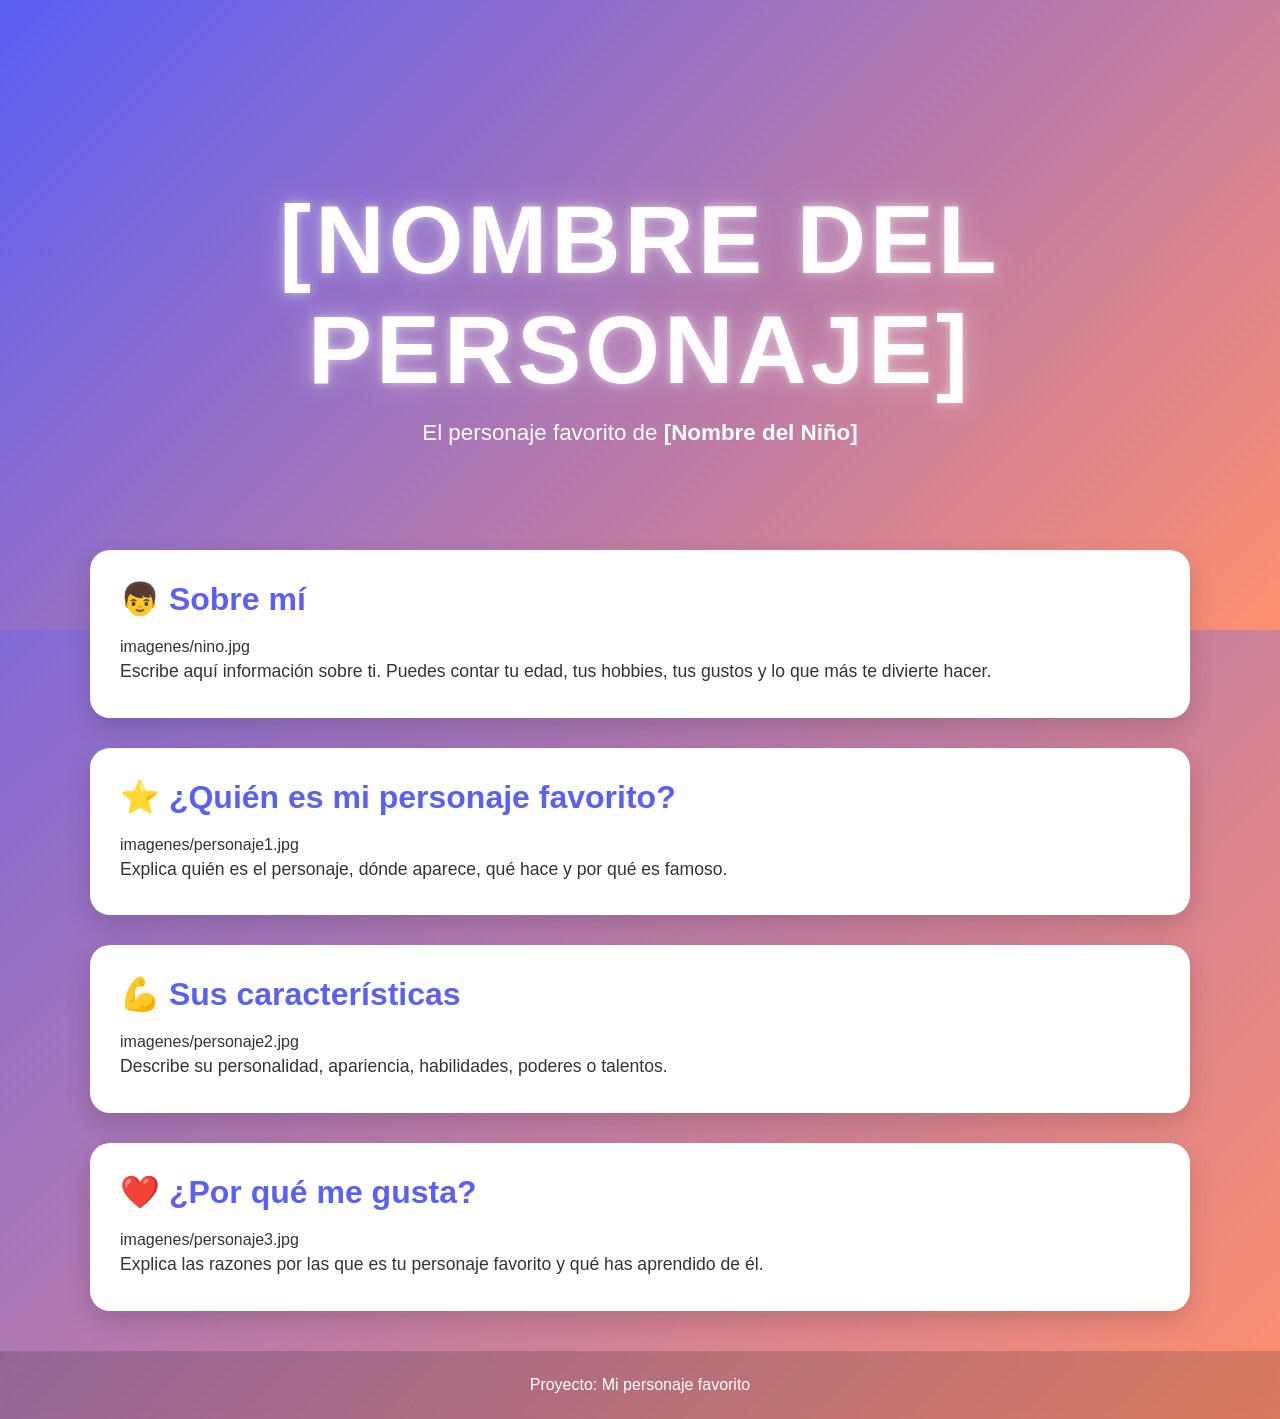
==== docs/personajeFavorito/index.html @ 106afb26 "Automated update" ====
<!DOCTYPE html>
<html lang="es">

<head>
    <meta charset="UTF-8">
    <meta name="viewport" content="width=device-width, initial-scale=1.0">
    <title>[Nombre del Personaje]</title>
    <link rel="stylesheet" href="style.css">
</head>

<body>

    <header class="hero">
        <div class="hero-content">
            <h1>[NOMBRE DEL PERSONAJE]</h1>
            <p>El personaje favorito de <strong>[Nombre del Niño]</strong></p>
        </div>
    </header>

    <main>

        <section class="card">
            <h2>👦 Sobre mí</h2>
            imagenes/nino.jpg

            <p>
                Escribe aquí información sobre ti.
                Puedes contar tu edad, tus hobbies,
                tus gustos y lo que más te divierte hacer.
            </p>
        </section>

        <section class="card">
            <h2>⭐ ¿Quién es mi personaje favorito?</h2>
            imagenes/personaje1.jpg

            <p>
                Explica quién es el personaje, dónde aparece,
                qué hace y por qué es famoso.
            </p>
        </section>

        <section class="card">
            <h2>💪 Sus características</h2>
            imagenes/personaje2.jpg

            <p>
                Describe su personalidad, apariencia,
                habilidades, poderes o talentos.
            </p>
        </section>

        <section class="card">
            <h2>❤️ ¿Por qué me gusta?</h2>
            imagenes/personaje3.jpg

            <p>
                Explica las razones por las que es tu personaje favorito
                y qué has aprendido de él.
            </p>
        </section>

    </main>

    <footer>
        <p>Proyecto: Mi personaje favorito</p>
    </footer>

</body>

</html>
---- docs/personajeFavorito/style.css ----
/*======================================
  PALETA DE COLORES
======================================*/
:root {
    --color-primario: #5b5ff5;
    --color-secundario: #ff8f70;
}

/*======================================
  CONFIGURACIÓN GENERAL
======================================*/
* {
    margin: 0;
    padding: 0;
    box-sizing: border-box;
}

body {
    font-family: "Segoe UI", Arial, sans-serif;

    background: linear-gradient(
        135deg,
        var(--color-primario),
        var(--color-secundario)
    );

    min-height: 100vh;
    color: #333;
}

/*======================================
  HERO
======================================*/
.hero {
    height: 70vh;

    display: flex;
    justify-content: center;
    align-items: center;

    text-align: center;

    background: linear-gradient(
        135deg,
        var(--color-primario),
        var(--color-secundario)
    );

    color: white;
}

.hero-content {
    animation: aparecer 1.5s ease;
}

.hero h1 {
    font-size: clamp(3rem, 8vw, 6rem);
    letter-spacing: 4px;
    text-transform: uppercase;

    text-shadow:
        0 0 10px rgba(255,255,255,.5),
        0 0 30px rgba(255,255,255,.3);

    animation: flotar 3s ease-in-out infinite;
}

.hero p {
    font-size: 1.4rem;
    margin-top: 15px;
}

/*======================================
  CONTENEDOR
======================================*/
main {
    width: 90%;
    max-width: 1100px;

    margin: -80px auto 40px;
}

/*======================================
  TARJETAS
======================================*/
.card {
    background: white;

    margin-bottom: 30px;
    padding: 30px;

    border-radius: 20px;

    box-shadow: 0 10px 25px rgba(0,0,0,.15);

    transition: .3s;
}

.card:hover {
    transform: translateY(-8px);
}

.card h2 {
    color: var(--color-primario);
    margin-bottom: 20px;
    font-size: 2rem;
}

.card img {
    width: 100%;
    max-width: 450px;

    display: block;
    margin: 20px auto;

    border-radius: 15px;

    transition: .4s;
}

.card img:hover {
    transform: scale(1.05);
}

.card p {
    font-size: 1.1rem;
    line-height: 1.8;
}

/*======================================
  FOOTER
======================================*/
footer {
    text-align: center;

    padding: 25px;

    color: white;

    background: rgba(0,0,0,.15);

    backdrop-filter: blur(5px);
}

/*======================================
  ANIMACIONES
======================================*/
@keyframes aparecer {
    from {
        opacity: 0;
        transform: translateY(40px);
    }

    to {
        opacity: 1;
        transform: translateY(0);
    }
}

@keyframes flotar {
    0% {
        transform: translateY(0);
    }

    50% {
        transform: translateY(-10px);
    }

    100% {
        transform: translateY(0);
    }
}

/*======================================
  RESPONSIVE
======================================*/
@media (max-width: 768px) {

    .hero {
        height: 55vh;
    }

    .hero p {
        font-size: 1rem;
    }

    .card {
        padding: 20px;
    }

    .card h2 {
        font-size: 1.5rem;
    }
}
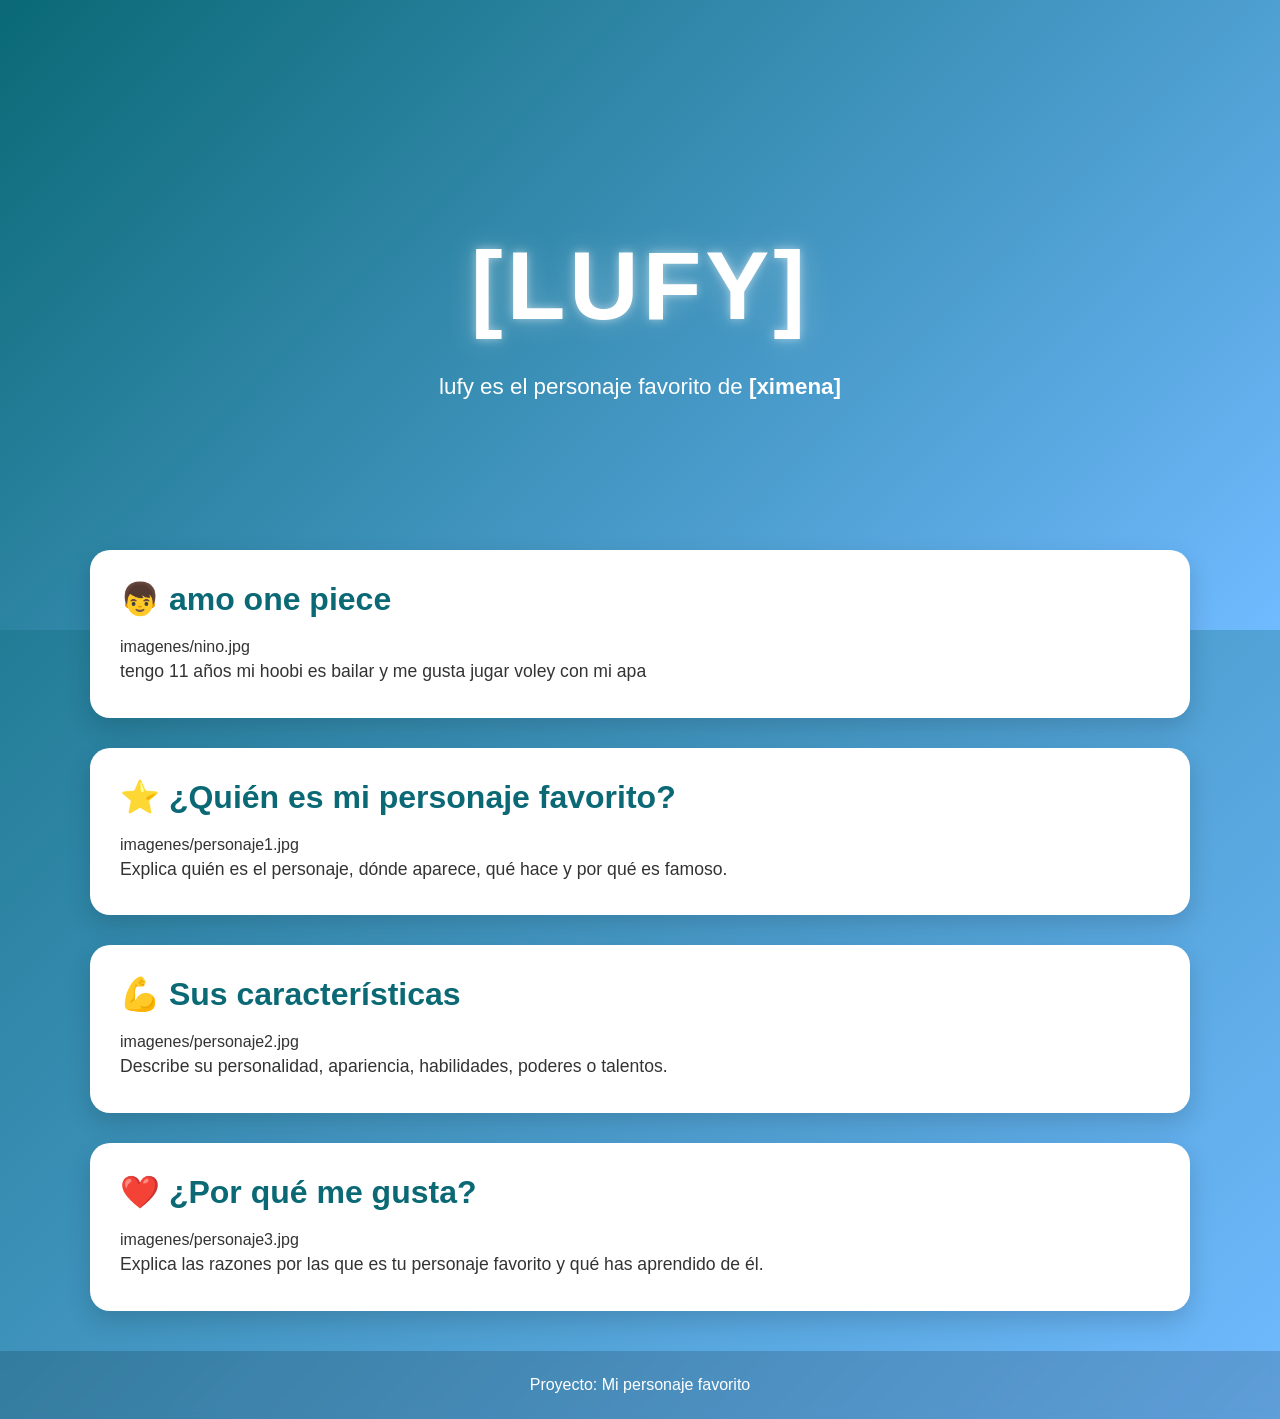
==== commit 4f13516b: "hola" ====
--- a/docs/personajeFavorito/index.html
+++ b/docs/personajeFavorito/index.html
@@ -4,7 +4,7 @@
 <head>
     <meta charset="UTF-8">
     <meta name="viewport" content="width=device-width, initial-scale=1.0">
-    <title>[Nombre del Personaje]</title>
+    <title>lufy</title>
     <link rel="stylesheet" href="style.css">
 </head>
 
@@ -12,26 +12,28 @@
 
     <header class="hero">
         <div class="hero-content">
-            <h1>[NOMBRE DEL PERSONAJE]</h1>
-            <p>El personaje favorito de <strong>[Nombre del Niño]</strong></p>
+            <h1>[lufy]</h1>
+            <img style="width: 200px;" src="" alt="">
+            <p>lufy es el personaje favorito de <strong>[ximena]</strong></p>
         </div>
     </header>
 
     <main>
 
         <section class="card">
-            <h2>👦 Sobre mí</h2>
+            <h2>👦 amo one piece</h2>
             imagenes/nino.jpg
 
             <p>
-                Escribe aquí información sobre ti.
-                Puedes contar tu edad, tus hobbies,
-                tus gustos y lo que más te divierte hacer.
+                tengo 11 años mi hoobi es bailar
+                y me gusta jugar voley con mi apa
             </p>
         </section>
 
         <section class="card">
-            <h2>⭐ ¿Quién es mi personaje favorito?</h2>
+            <h2>⭐ ¿Quién es mi personaje favorito?
+
+            </h2>
             imagenes/personaje1.jpg
 
             <p>
--- a/docs/personajeFavorito/style.css
+++ b/docs/personajeFavorito/style.css
@@ -2,8 +2,8 @@
   PALETA DE COLORES
 ======================================*/
 :root {
-    --color-primario: #5b5ff5;
-    --color-secundario: #ff8f70;
+    --color-primario: #0a6975;
+    --color-secundario: #70baff;
 }
 
 /*======================================
